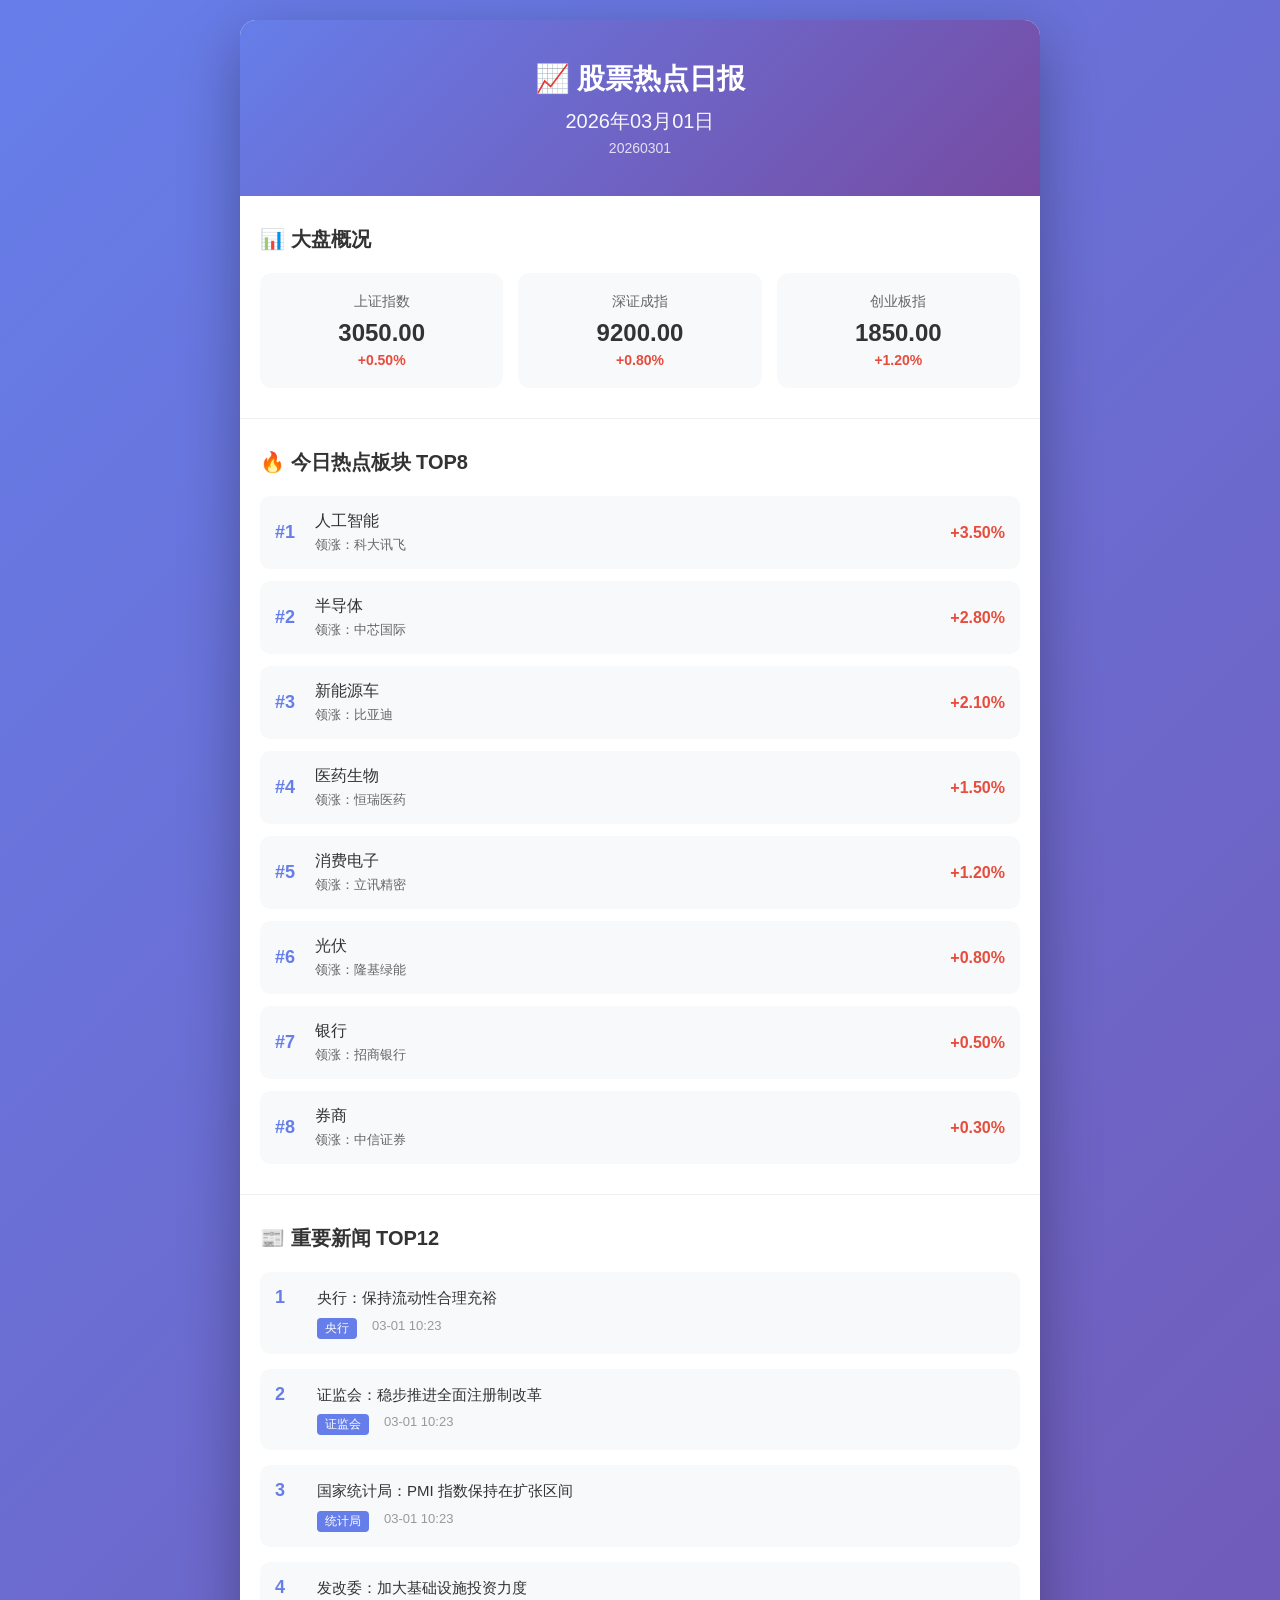
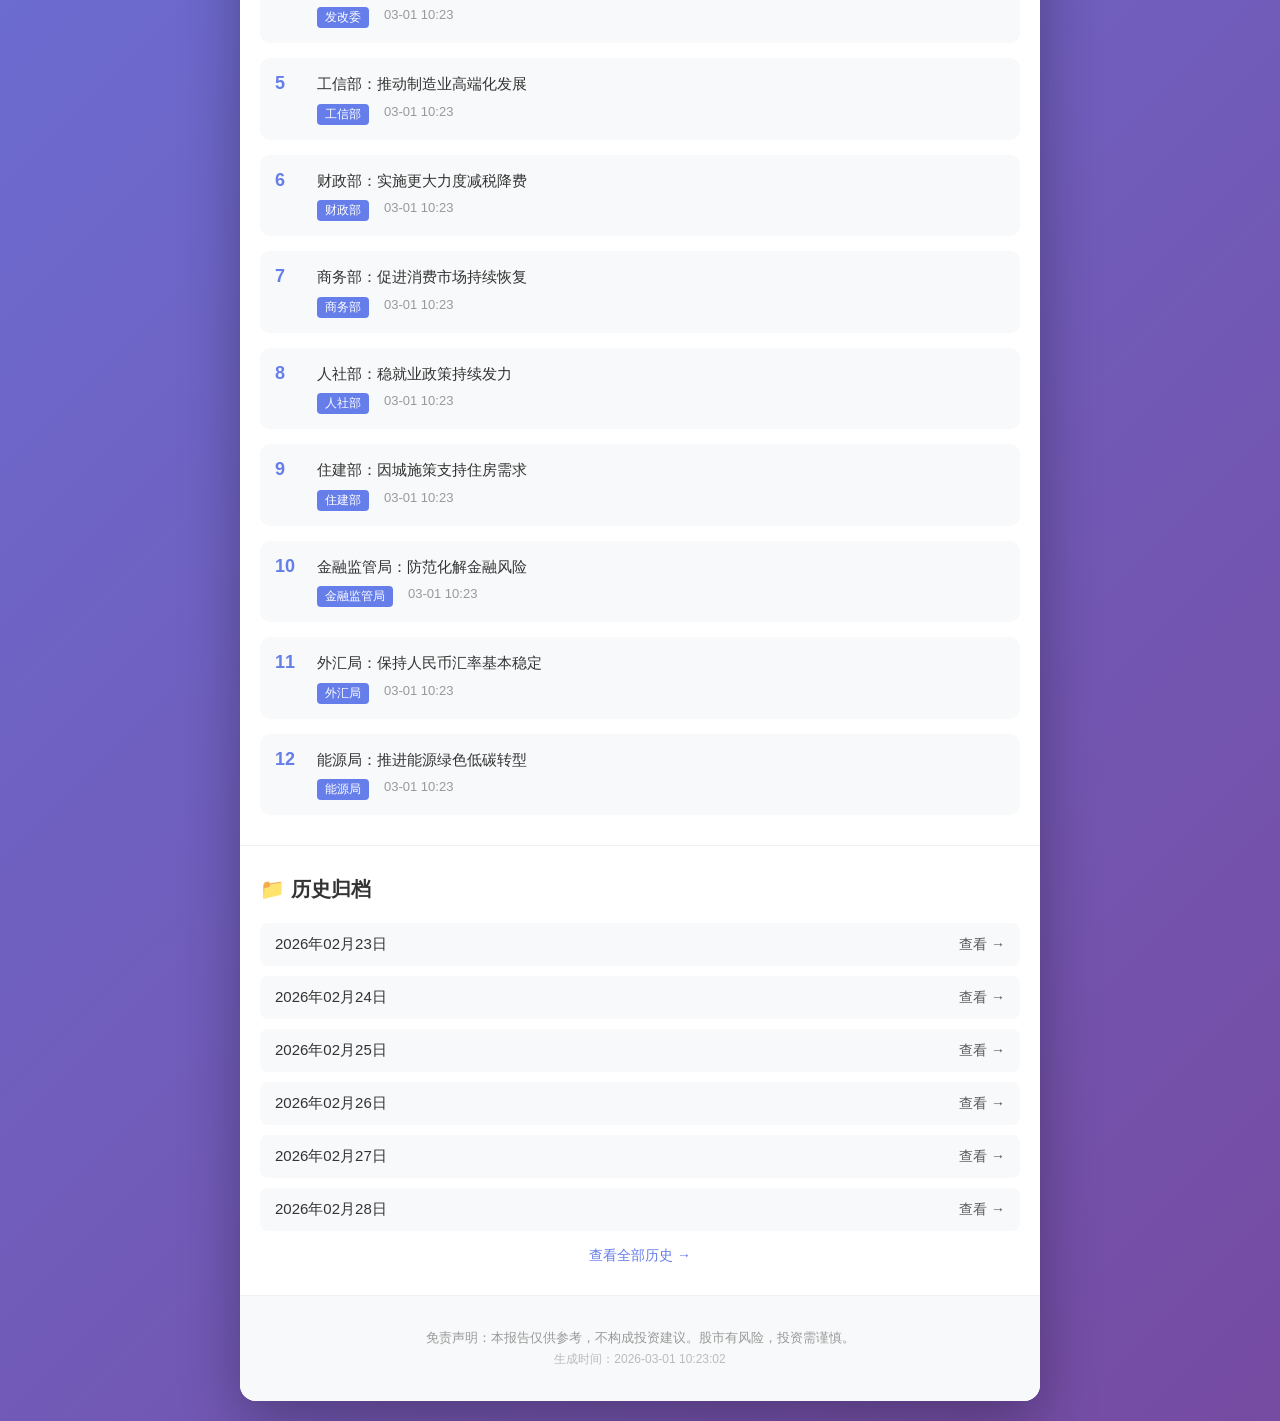
==== daily/20260301.html @ e62b869c "Initial commit: 股票热点日报网站" ====
<!DOCTYPE html>
<html lang="zh-CN">
<head>
    <meta charset="UTF-8">
    <meta name="viewport" content="width=device-width, initial-scale=1.0">
    <title>股票热点日报 - 2026年03月01日</title>
    <link rel="stylesheet" href="/css/style.css">
</head>
<body>
    <div class="container">
        <header>
            <h1>📈 股票热点日报</h1>
            <p class="date">2026年03月01日</p>
            <p class="date-en">20260301</p>
        </header>

        <section class="section">
            <h2>📊 大盘概况</h2>
            <div class="market-cards">

                <div class="card up">
                    <div class="card-title">上证指数</div>
                    <div class="card-value">3050.00</div>
                    <div class="card-change">+0.50%</div>
                </div>

                <div class="card up">
                    <div class="card-title">深证成指</div>
                    <div class="card-value">9200.00</div>
                    <div class="card-change">+0.80%</div>
                </div>

                <div class="card up">
                    <div class="card-title">创业板指</div>
                    <div class="card-value">1850.00</div>
                    <div class="card-change">+1.20%</div>
                </div>
            </div>
        </section>

        <section class="section">
            <h2>🔥 今日热点板块 TOP8</h2>
            <div class="sector-list">

                <div class="sector-item up">
                    <div class="sector-rank">#1</div>
                    <div class="sector-info">
                        <div class="sector-name">人工智能</div>
                        <div class="sector-leader">领涨：科大讯飞</div>
                    </div>
                    <div class="sector-change">+3.50%</div>
                </div>

                <div class="sector-item up">
                    <div class="sector-rank">#2</div>
                    <div class="sector-info">
                        <div class="sector-name">半导体</div>
                        <div class="sector-leader">领涨：中芯国际</div>
                    </div>
                    <div class="sector-change">+2.80%</div>
                </div>

                <div class="sector-item up">
                    <div class="sector-rank">#3</div>
                    <div class="sector-info">
                        <div class="sector-name">新能源车</div>
                        <div class="sector-leader">领涨：比亚迪</div>
                    </div>
                    <div class="sector-change">+2.10%</div>
                </div>

                <div class="sector-item up">
                    <div class="sector-rank">#4</div>
                    <div class="sector-info">
                        <div class="sector-name">医药生物</div>
                        <div class="sector-leader">领涨：恒瑞医药</div>
                    </div>
                    <div class="sector-change">+1.50%</div>
                </div>

                <div class="sector-item up">
                    <div class="sector-rank">#5</div>
                    <div class="sector-info">
                        <div class="sector-name">消费电子</div>
                        <div class="sector-leader">领涨：立讯精密</div>
                    </div>
                    <div class="sector-change">+1.20%</div>
                </div>

                <div class="sector-item up">
                    <div class="sector-rank">#6</div>
                    <div class="sector-info">
                        <div class="sector-name">光伏</div>
                        <div class="sector-leader">领涨：隆基绿能</div>
                    </div>
                    <div class="sector-change">+0.80%</div>
                </div>

                <div class="sector-item up">
                    <div class="sector-rank">#7</div>
                    <div class="sector-info">
                        <div class="sector-name">银行</div>
                        <div class="sector-leader">领涨：招商银行</div>
                    </div>
                    <div class="sector-change">+0.50%</div>
                </div>

                <div class="sector-item up">
                    <div class="sector-rank">#8</div>
                    <div class="sector-info">
                        <div class="sector-name">券商</div>
                        <div class="sector-leader">领涨：中信证券</div>
                    </div>
                    <div class="sector-change">+0.30%</div>
                </div>
            </div>
        </section>

        <section class="section">
            <h2>📰 重要新闻 TOP12</h2>
            <div class="news-list">

                <div class="news-item">
                    <div class="news-rank">1</div>
                    <div class="news-content">
                        <div class="news-title">央行：保持流动性合理充裕</div>
                        <div class="news-meta">
                            <span class="news-source">央行</span>
                            <span class="news-time">03-01 10:23</span>
                        </div>
                    </div>
                </div>

                <div class="news-item">
                    <div class="news-rank">2</div>
                    <div class="news-content">
                        <div class="news-title">证监会：稳步推进全面注册制改革</div>
                        <div class="news-meta">
                            <span class="news-source">证监会</span>
                            <span class="news-time">03-01 10:23</span>
                        </div>
                    </div>
                </div>

                <div class="news-item">
                    <div class="news-rank">3</div>
                    <div class="news-content">
                        <div class="news-title">国家统计局：PMI 指数保持在扩张区间</div>
                        <div class="news-meta">
                            <span class="news-source">统计局</span>
                            <span class="news-time">03-01 10:23</span>
                        </div>
                    </div>
                </div>

                <div class="news-item">
                    <div class="news-rank">4</div>
                    <div class="news-content">
                        <div class="news-title">发改委：加大基础设施投资力度</div>
                        <div class="news-meta">
                            <span class="news-source">发改委</span>
                            <span class="news-time">03-01 10:23</span>
                        </div>
                    </div>
                </div>

                <div class="news-item">
                    <div class="news-rank">5</div>
                    <div class="news-content">
                        <div class="news-title">工信部：推动制造业高端化发展</div>
                        <div class="news-meta">
                            <span class="news-source">工信部</span>
                            <span class="news-time">03-01 10:23</span>
                        </div>
                    </div>
                </div>

                <div class="news-item">
                    <div class="news-rank">6</div>
                    <div class="news-content">
                        <div class="news-title">财政部：实施更大力度减税降费</div>
                        <div class="news-meta">
                            <span class="news-source">财政部</span>
                            <span class="news-time">03-01 10:23</span>
                        </div>
                    </div>
                </div>

                <div class="news-item">
                    <div class="news-rank">7</div>
                    <div class="news-content">
                        <div class="news-title">商务部：促进消费市场持续恢复</div>
                        <div class="news-meta">
                            <span class="news-source">商务部</span>
                            <span class="news-time">03-01 10:23</span>
                        </div>
                    </div>
                </div>

                <div class="news-item">
                    <div class="news-rank">8</div>
                    <div class="news-content">
                        <div class="news-title">人社部：稳就业政策持续发力</div>
                        <div class="news-meta">
                            <span class="news-source">人社部</span>
                            <span class="news-time">03-01 10:23</span>
                        </div>
                    </div>
                </div>

                <div class="news-item">
                    <div class="news-rank">9</div>
                    <div class="news-content">
                        <div class="news-title">住建部：因城施策支持住房需求</div>
                        <div class="news-meta">
                            <span class="news-source">住建部</span>
                            <span class="news-time">03-01 10:23</span>
                        </div>
                    </div>
                </div>

                <div class="news-item">
                    <div class="news-rank">10</div>
                    <div class="news-content">
                        <div class="news-title">金融监管局：防范化解金融风险</div>
                        <div class="news-meta">
                            <span class="news-source">金融监管局</span>
                            <span class="news-time">03-01 10:23</span>
                        </div>
                    </div>
                </div>

                <div class="news-item">
                    <div class="news-rank">11</div>
                    <div class="news-content">
                        <div class="news-title">外汇局：保持人民币汇率基本稳定</div>
                        <div class="news-meta">
                            <span class="news-source">外汇局</span>
                            <span class="news-time">03-01 10:23</span>
                        </div>
                    </div>
                </div>

                <div class="news-item">
                    <div class="news-rank">12</div>
                    <div class="news-content">
                        <div class="news-title">能源局：推进能源绿色低碳转型</div>
                        <div class="news-meta">
                            <span class="news-source">能源局</span>
                            <span class="news-time">03-01 10:23</span>
                        </div>
                    </div>
                </div>
            </div>
        </section>

        <section class="section">
            <h2>📁 历史归档</h2>
            <div class="archive-list">

                <a href="/daily/20260223.html" class="archive-item">
                    <span class="archive-date">2026年02月23日</span>
                    <span class="archive-link">查看 →</span>
                </a>

                <a href="/daily/20260224.html" class="archive-item">
                    <span class="archive-date">2026年02月24日</span>
                    <span class="archive-link">查看 →</span>
                </a>

                <a href="/daily/20260225.html" class="archive-item">
                    <span class="archive-date">2026年02月25日</span>
                    <span class="archive-link">查看 →</span>
                </a>

                <a href="/daily/20260226.html" class="archive-item">
                    <span class="archive-date">2026年02月26日</span>
                    <span class="archive-link">查看 →</span>
                </a>

                <a href="/daily/20260227.html" class="archive-item">
                    <span class="archive-date">2026年02月27日</span>
                    <span class="archive-link">查看 →</span>
                </a>

                <a href="/daily/20260228.html" class="archive-item">
                    <span class="archive-date">2026年02月28日</span>
                    <span class="archive-link">查看 →</span>
                </a>
            </div>
            <div class="archive-more">
                <a href="/archive.html">查看全部历史 →</a>
            </div>
        </section>

        <footer>
            <p>免责声明：本报告仅供参考，不构成投资建议。股市有风险，投资需谨慎。</p>
            <p class="footer-time">生成时间：2026-03-01 10:23:02</p>
        </footer>
    </div>
    <script src="/js/main.js"></script>
</body>
</html>
---- css/style.css ----
* {
    margin: 0;
    padding: 0;
    box-sizing: border-box;
}

body {
    font-family: -apple-system, BlinkMacSystemFont, "Segoe UI", Roboto, "Helvetica Neue", Arial, sans-serif;
    background: linear-gradient(135deg, #667eea 0%, #764ba2 100%);
    min-height: 100vh;
    padding: 20px 0;
}

.container {
    max-width: 800px;
    margin: 0 auto;
    background: white;
    border-radius: 16px;
    box-shadow: 0 20px 60px rgba(0, 0, 0, 0.3);
    overflow: hidden;
}

header {
    background: linear-gradient(135deg, #667eea 0%, #764ba2 100%);
    color: white;
    padding: 40px 20px;
    text-align: center;
}

header h1 {
    font-size: 28px;
    margin-bottom: 10px;
}

header .date {
    font-size: 20px;
    opacity: 0.95;
}

header .date-en {
    font-size: 14px;
    opacity: 0.8;
    margin-top: 5px;
}

.section {
    padding: 30px 20px;
    border-bottom: 1px solid #f0f0f0;
}

.section:last-child {
    border-bottom: none;
}

.section h2 {
    font-size: 20px;
    color: #333;
    margin-bottom: 20px;
    display: flex;
    align-items: center;
    gap: 8px;
}

.market-cards {
    display: grid;
    grid-template-columns: repeat(3, 1fr);
    gap: 15px;
}

.card {
    background: #f8f9fa;
    border-radius: 12px;
    padding: 20px 15px;
    text-align: center;
    transition: transform 0.2s;
}

.card:hover {
    transform: translateY(-2px);
}

.card.up .card-change { color: #e74c3c; font-weight: bold; }
.card.down .card-change { color: #27ae60; font-weight: bold; }

.card-title {
    font-size: 14px;
    color: #666;
    margin-bottom: 8px;
}

.card-value {
    font-size: 24px;
    font-weight: bold;
    color: #333;
    margin-bottom: 5px;
}

.card-change { font-size: 14px; }

.sector-list {
    display: flex;
    flex-direction: column;
    gap: 12px;
}

.sector-item {
    display: flex;
    align-items: center;
    background: #f8f9fa;
    border-radius: 10px;
    padding: 15px;
    transition: all 0.2s;
}

.sector-item:hover {
    background: #f0f0f0;
    transform: translateX(5px);
}

.sector-item.up .sector-change { color: #e74c3c; font-weight: bold; }
.sector-item.down .sector-change { color: #27ae60; font-weight: bold; }

.sector-rank {
    font-size: 18px;
    font-weight: bold;
    color: #667eea;
    width: 40px;
    flex-shrink: 0;
}

.sector-info { flex: 1; min-width: 0; }

.sector-name {
    font-size: 16px;
    font-weight: 500;
    color: #333;
    margin-bottom: 4px;
}

.sector-leader {
    font-size: 13px;
    color: #666;
}

.sector-change {
    font-size: 16px;
    flex-shrink: 0;
    margin-left: 15px;
}

.news-list {
    display: flex;
    flex-direction: column;
    gap: 15px;
}

.news-item {
    display: flex;
    gap: 12px;
    padding: 15px;
    background: #f8f9fa;
    border-radius: 10px;
    transition: all 0.2s;
}

.news-item:hover { background: #f0f0f0; }

.news-rank {
    font-size: 18px;
    font-weight: bold;
    color: #667eea;
    width: 30px;
    flex-shrink: 0;
}

.news-content { flex: 1; min-width: 0; }

.news-title {
    font-size: 15px;
    color: #333;
    margin-bottom: 8px;
    line-height: 1.5;
}

.news-meta {
    display: flex;
    gap: 15px;
    font-size: 13px;
    color: #999;
}

.news-source {
    background: #667eea;
    color: white;
    padding: 2px 8px;
    border-radius: 4px;
    font-size: 12px;
}

.archive-list {
    display: flex;
    flex-direction: column;
    gap: 10px;
}

.archive-item {
    display: flex;
    justify-content: space-between;
    align-items: center;
    padding: 12px 15px;
    background: #f8f9fa;
    border-radius: 8px;
    text-decoration: none;
    color: #333;
    transition: all 0.2s;
}

.archive-item:hover {
    background: #667eea;
    color: white;
    transform: translateX(5px);
}

.archive-date { font-size: 15px; }
.archive-link { font-size: 14px; opacity: 0.8; }

.archive-more {
    text-align: center;
    margin-top: 15px;
}

.archive-more a {
    color: #667eea;
    text-decoration: none;
    font-size: 14px;
}

.archive-more a:hover { text-decoration: underline; }

footer {
    background: #f8f9fa;
    padding: 30px 20px;
    text-align: center;
    color: #999;
    font-size: 13px;
    line-height: 1.8;
}

.footer-time {
    font-size: 12px;
    color: #bbb;
}

@media (max-width: 600px) {
    header h1 { font-size: 24px; }
    header .date { font-size: 18px; }
    .market-cards { grid-template-columns: 1fr; gap: 10px; }
    .card { padding: 15px 10px; }
    .sector-item { padding: 12px; }
    .sector-rank { font-size: 16px; width: 35px; }
    .sector-name { font-size: 15px; }
    .sector-leader { font-size: 12px; }
    .sector-change { font-size: 14px; margin-left: 10px; }
}
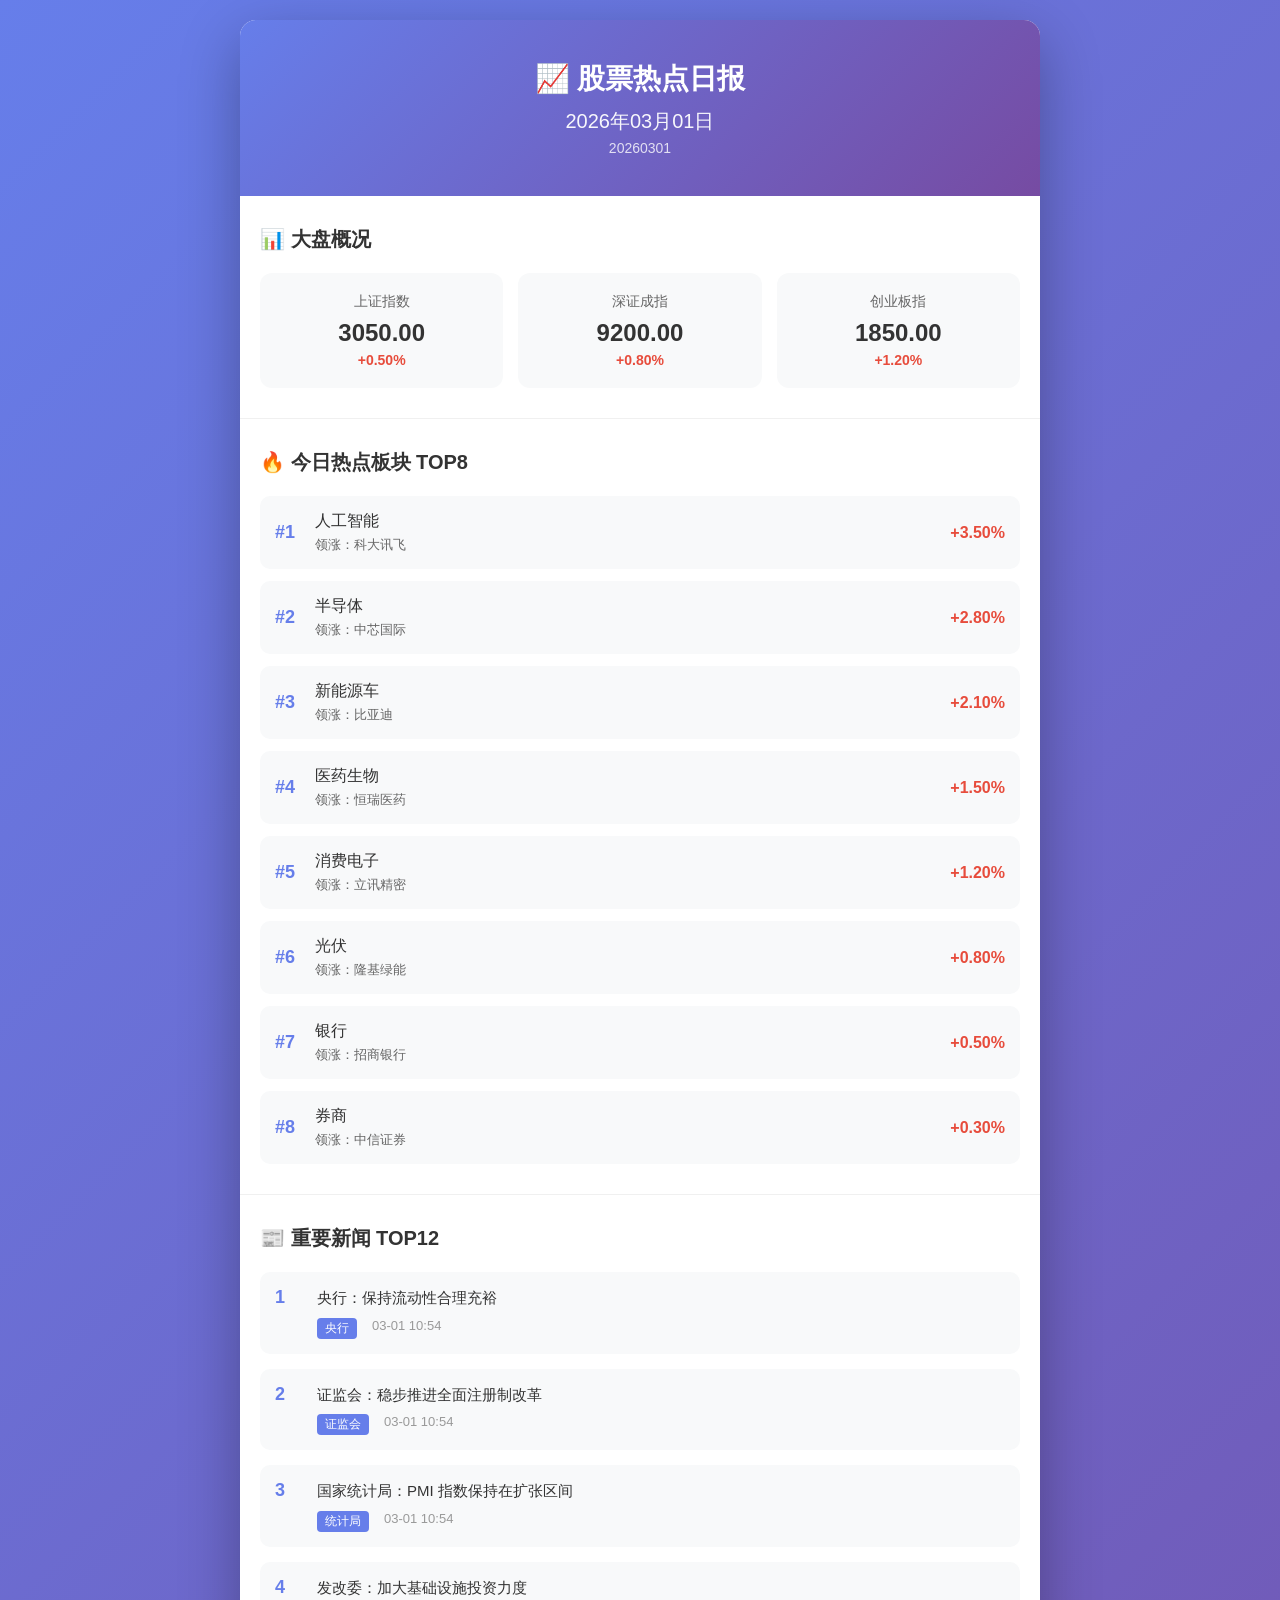
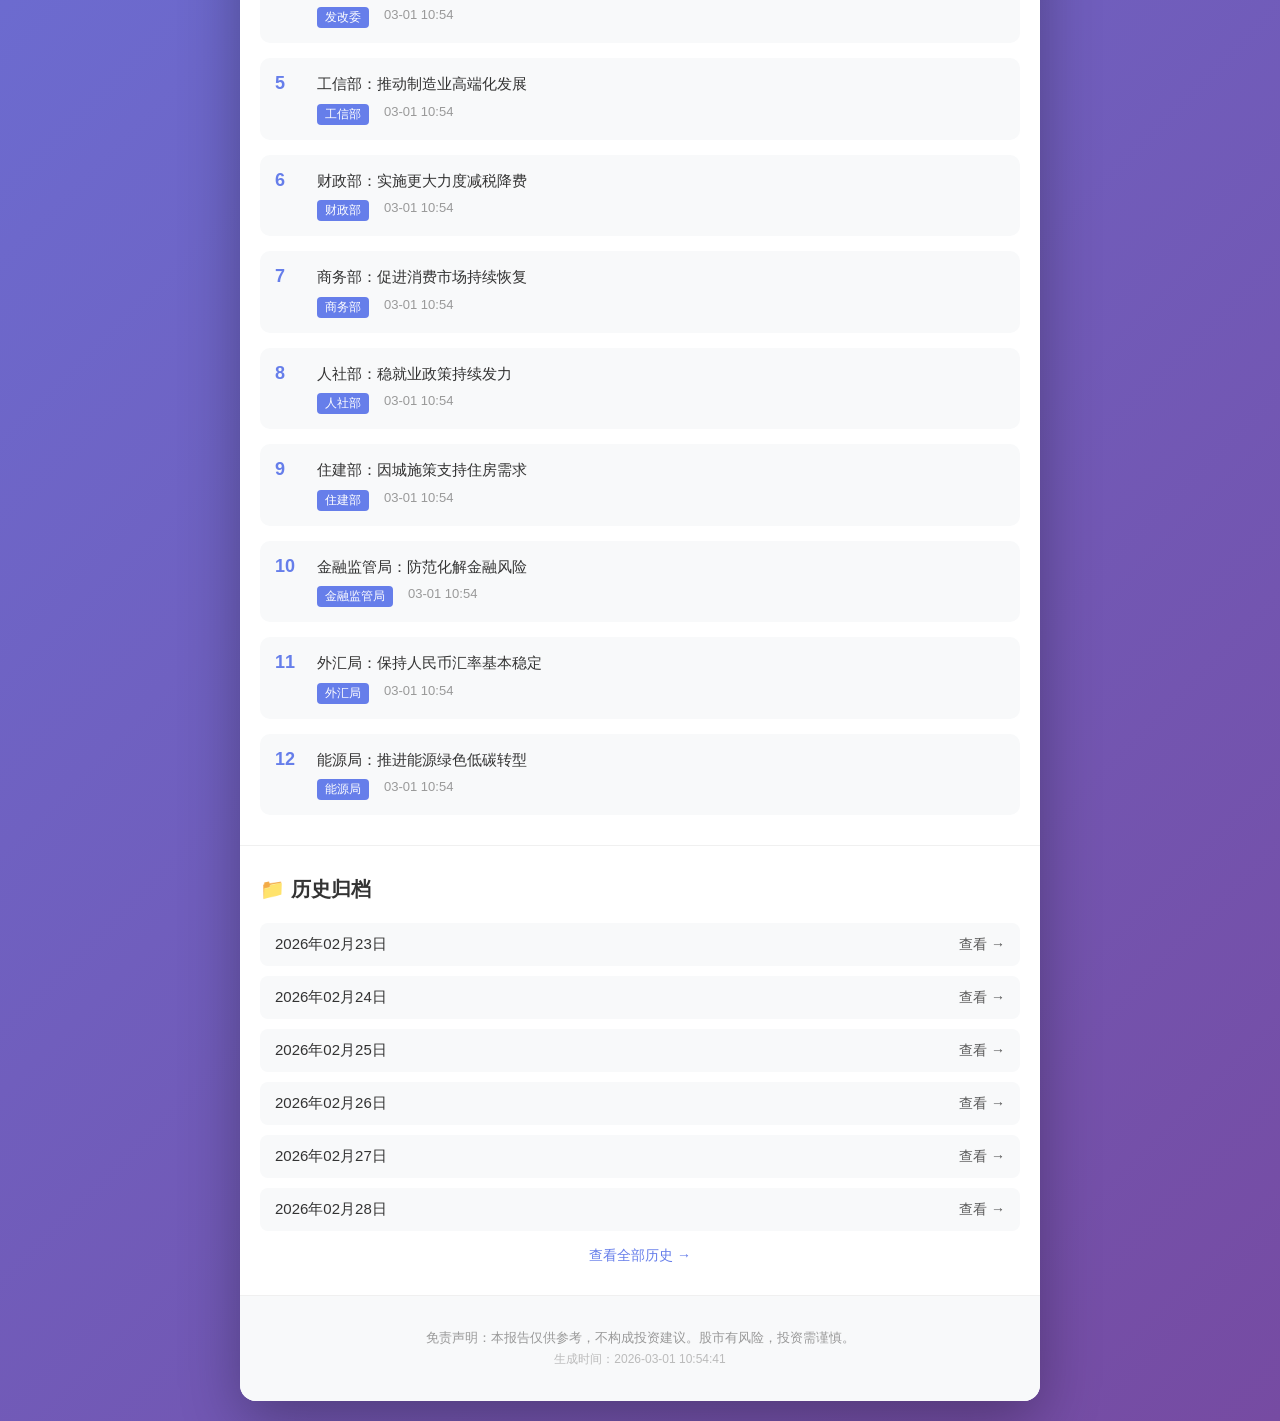
==== commit 2dcb9516: "Add test report and MCP integration" ====
--- a/daily/20260301.html
+++ b/daily/20260301.html
@@ -126,7 +126,7 @@
                         <div class="news-title">央行：保持流动性合理充裕</div>
                         <div class="news-meta">
                             <span class="news-source">央行</span>
-                            <span class="news-time">03-01 10:23</span>
+                            <span class="news-time">03-01 10:54</span>
                         </div>
                     </div>
                 </div>
@@ -137,7 +137,7 @@
                         <div class="news-title">证监会：稳步推进全面注册制改革</div>
                         <div class="news-meta">
                             <span class="news-source">证监会</span>
-                            <span class="news-time">03-01 10:23</span>
+                            <span class="news-time">03-01 10:54</span>
                         </div>
                     </div>
                 </div>
@@ -148,7 +148,7 @@
                         <div class="news-title">国家统计局：PMI 指数保持在扩张区间</div>
                         <div class="news-meta">
                             <span class="news-source">统计局</span>
-                            <span class="news-time">03-01 10:23</span>
+                            <span class="news-time">03-01 10:54</span>
                         </div>
                     </div>
                 </div>
@@ -159,7 +159,7 @@
                         <div class="news-title">发改委：加大基础设施投资力度</div>
                         <div class="news-meta">
                             <span class="news-source">发改委</span>
-                            <span class="news-time">03-01 10:23</span>
+                            <span class="news-time">03-01 10:54</span>
                         </div>
                     </div>
                 </div>
@@ -170,7 +170,7 @@
                         <div class="news-title">工信部：推动制造业高端化发展</div>
                         <div class="news-meta">
                             <span class="news-source">工信部</span>
-                            <span class="news-time">03-01 10:23</span>
+                            <span class="news-time">03-01 10:54</span>
                         </div>
                     </div>
                 </div>
@@ -181,7 +181,7 @@
                         <div class="news-title">财政部：实施更大力度减税降费</div>
                         <div class="news-meta">
                             <span class="news-source">财政部</span>
-                            <span class="news-time">03-01 10:23</span>
+                            <span class="news-time">03-01 10:54</span>
                         </div>
                     </div>
                 </div>
@@ -192,7 +192,7 @@
                         <div class="news-title">商务部：促进消费市场持续恢复</div>
                         <div class="news-meta">
                             <span class="news-source">商务部</span>
-                            <span class="news-time">03-01 10:23</span>
+                            <span class="news-time">03-01 10:54</span>
                         </div>
                     </div>
                 </div>
@@ -203,7 +203,7 @@
                         <div class="news-title">人社部：稳就业政策持续发力</div>
                         <div class="news-meta">
                             <span class="news-source">人社部</span>
-                            <span class="news-time">03-01 10:23</span>
+                            <span class="news-time">03-01 10:54</span>
                         </div>
                     </div>
                 </div>
@@ -214,7 +214,7 @@
                         <div class="news-title">住建部：因城施策支持住房需求</div>
                         <div class="news-meta">
                             <span class="news-source">住建部</span>
-                            <span class="news-time">03-01 10:23</span>
+                            <span class="news-time">03-01 10:54</span>
                         </div>
                     </div>
                 </div>
@@ -225,7 +225,7 @@
                         <div class="news-title">金融监管局：防范化解金融风险</div>
                         <div class="news-meta">
                             <span class="news-source">金融监管局</span>
-                            <span class="news-time">03-01 10:23</span>
+                            <span class="news-time">03-01 10:54</span>
                         </div>
                     </div>
                 </div>
@@ -236,7 +236,7 @@
                         <div class="news-title">外汇局：保持人民币汇率基本稳定</div>
                         <div class="news-meta">
                             <span class="news-source">外汇局</span>
-                            <span class="news-time">03-01 10:23</span>
+                            <span class="news-time">03-01 10:54</span>
                         </div>
                     </div>
                 </div>
@@ -247,7 +247,7 @@
                         <div class="news-title">能源局：推进能源绿色低碳转型</div>
                         <div class="news-meta">
                             <span class="news-source">能源局</span>
-                            <span class="news-time">03-01 10:23</span>
+                            <span class="news-time">03-01 10:54</span>
                         </div>
                     </div>
                 </div>
@@ -295,7 +295,7 @@
 
         <footer>
             <p>免责声明：本报告仅供参考，不构成投资建议。股市有风险，投资需谨慎。</p>
-            <p class="footer-time">生成时间：2026-03-01 10:23:02</p>
+            <p class="footer-time">生成时间：2026-03-01 10:54:41</p>
         </footer>
     </div>
     <script src="/js/main.js"></script>
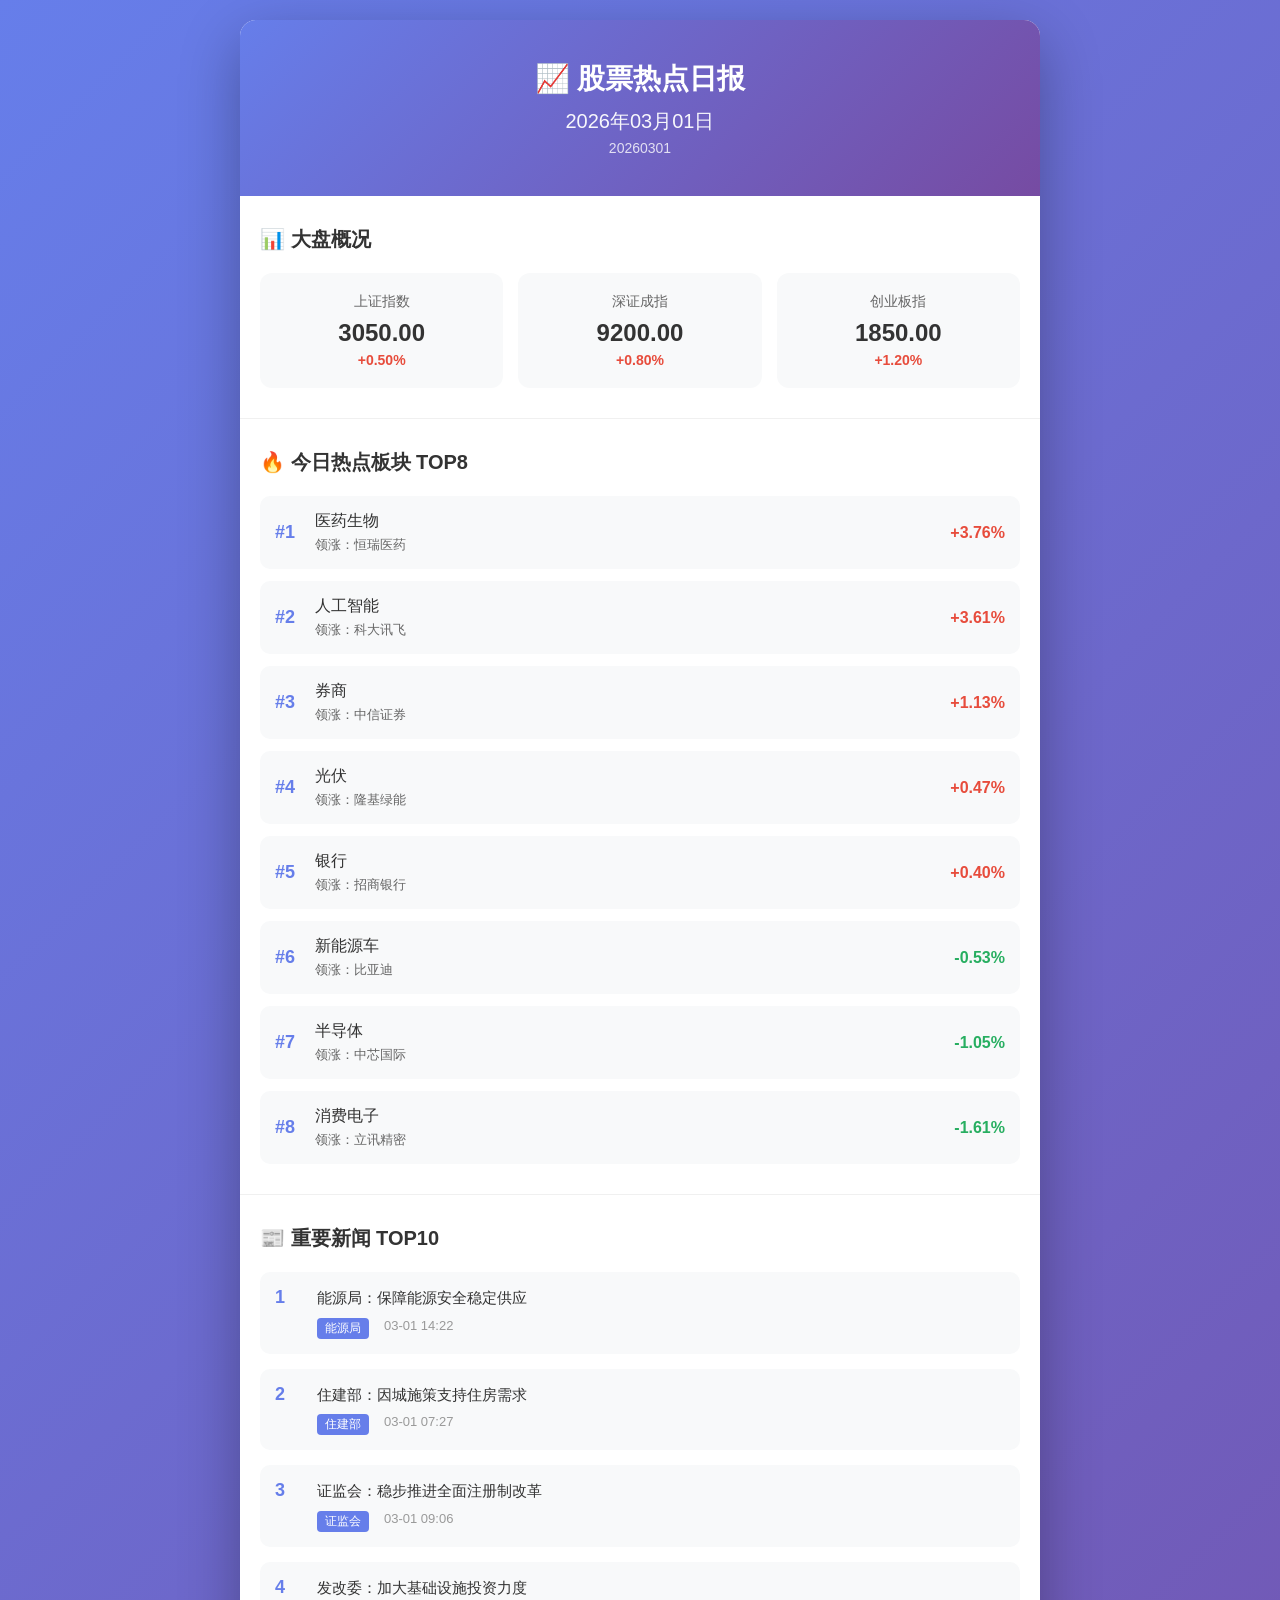
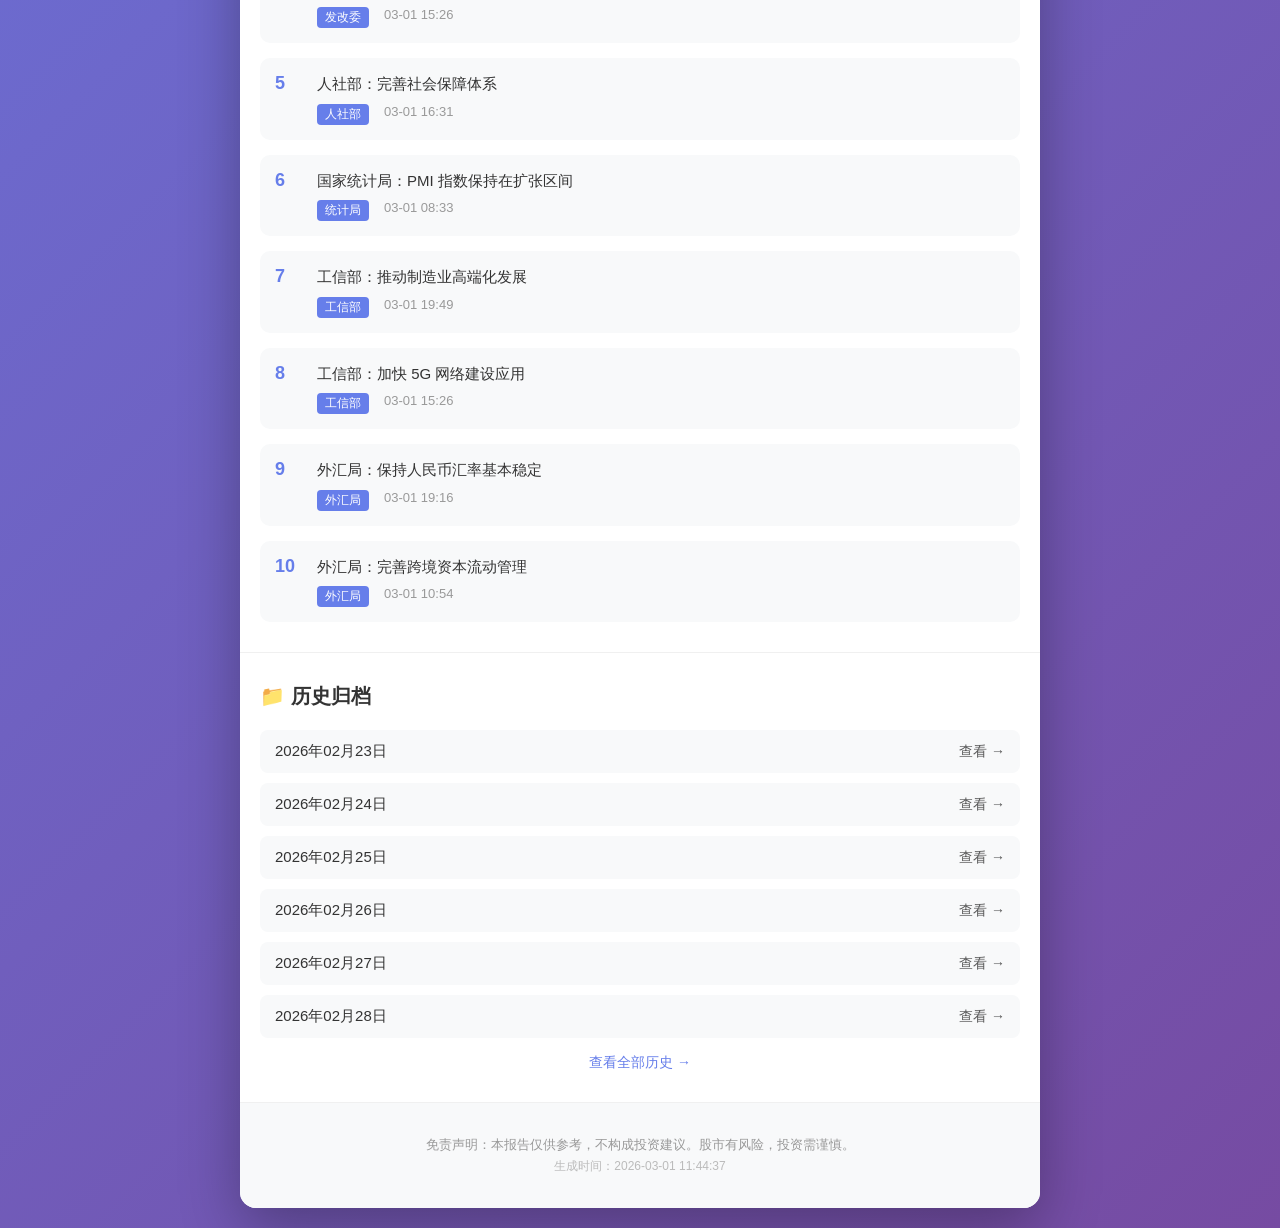
==== commit ad721051: "Update: 改进备用数据生成算法 (伪随机但一致)" ====
--- a/daily/20260301.html
+++ b/daily/20260301.html
@@ -45,88 +45,88 @@
                 <div class="sector-item up">
                     <div class="sector-rank">#1</div>
                     <div class="sector-info">
+                        <div class="sector-name">医药生物</div>
+                        <div class="sector-leader">领涨：恒瑞医药</div>
+                    </div>
+                    <div class="sector-change">+3.76%</div>
+                </div>
+
+                <div class="sector-item up">
+                    <div class="sector-rank">#2</div>
+                    <div class="sector-info">
                         <div class="sector-name">人工智能</div>
                         <div class="sector-leader">领涨：科大讯飞</div>
                     </div>
-                    <div class="sector-change">+3.50%</div>
-                </div>
-
-                <div class="sector-item up">
-                    <div class="sector-rank">#2</div>
+                    <div class="sector-change">+3.61%</div>
+                </div>
+
+                <div class="sector-item up">
+                    <div class="sector-rank">#3</div>
+                    <div class="sector-info">
+                        <div class="sector-name">券商</div>
+                        <div class="sector-leader">领涨：中信证券</div>
+                    </div>
+                    <div class="sector-change">+1.13%</div>
+                </div>
+
+                <div class="sector-item up">
+                    <div class="sector-rank">#4</div>
+                    <div class="sector-info">
+                        <div class="sector-name">光伏</div>
+                        <div class="sector-leader">领涨：隆基绿能</div>
+                    </div>
+                    <div class="sector-change">+0.47%</div>
+                </div>
+
+                <div class="sector-item up">
+                    <div class="sector-rank">#5</div>
+                    <div class="sector-info">
+                        <div class="sector-name">银行</div>
+                        <div class="sector-leader">领涨：招商银行</div>
+                    </div>
+                    <div class="sector-change">+0.40%</div>
+                </div>
+
+                <div class="sector-item down">
+                    <div class="sector-rank">#6</div>
+                    <div class="sector-info">
+                        <div class="sector-name">新能源车</div>
+                        <div class="sector-leader">领涨：比亚迪</div>
+                    </div>
+                    <div class="sector-change">-0.53%</div>
+                </div>
+
+                <div class="sector-item down">
+                    <div class="sector-rank">#7</div>
                     <div class="sector-info">
                         <div class="sector-name">半导体</div>
                         <div class="sector-leader">领涨：中芯国际</div>
                     </div>
-                    <div class="sector-change">+2.80%</div>
-                </div>
-
-                <div class="sector-item up">
-                    <div class="sector-rank">#3</div>
-                    <div class="sector-info">
-                        <div class="sector-name">新能源车</div>
-                        <div class="sector-leader">领涨：比亚迪</div>
-                    </div>
-                    <div class="sector-change">+2.10%</div>
-                </div>
-
-                <div class="sector-item up">
-                    <div class="sector-rank">#4</div>
-                    <div class="sector-info">
-                        <div class="sector-name">医药生物</div>
-                        <div class="sector-leader">领涨：恒瑞医药</div>
-                    </div>
-                    <div class="sector-change">+1.50%</div>
-                </div>
-
-                <div class="sector-item up">
-                    <div class="sector-rank">#5</div>
+                    <div class="sector-change">-1.05%</div>
+                </div>
+
+                <div class="sector-item down">
+                    <div class="sector-rank">#8</div>
                     <div class="sector-info">
                         <div class="sector-name">消费电子</div>
                         <div class="sector-leader">领涨：立讯精密</div>
                     </div>
-                    <div class="sector-change">+1.20%</div>
-                </div>
-
-                <div class="sector-item up">
-                    <div class="sector-rank">#6</div>
-                    <div class="sector-info">
-                        <div class="sector-name">光伏</div>
-                        <div class="sector-leader">领涨：隆基绿能</div>
-                    </div>
-                    <div class="sector-change">+0.80%</div>
-                </div>
-
-                <div class="sector-item up">
-                    <div class="sector-rank">#7</div>
-                    <div class="sector-info">
-                        <div class="sector-name">银行</div>
-                        <div class="sector-leader">领涨：招商银行</div>
-                    </div>
-                    <div class="sector-change">+0.50%</div>
-                </div>
-
-                <div class="sector-item up">
-                    <div class="sector-rank">#8</div>
-                    <div class="sector-info">
-                        <div class="sector-name">券商</div>
-                        <div class="sector-leader">领涨：中信证券</div>
-                    </div>
-                    <div class="sector-change">+0.30%</div>
-                </div>
-            </div>
-        </section>
-
-        <section class="section">
-            <h2>📰 重要新闻 TOP12</h2>
+                    <div class="sector-change">-1.61%</div>
+                </div>
+            </div>
+        </section>
+
+        <section class="section">
+            <h2>📰 重要新闻 TOP10</h2>
             <div class="news-list">
 
                 <div class="news-item">
                     <div class="news-rank">1</div>
                     <div class="news-content">
-                        <div class="news-title">央行：保持流动性合理充裕</div>
-                        <div class="news-meta">
-                            <span class="news-source">央行</span>
-                            <span class="news-time">03-01 10:54</span>
+                        <div class="news-title">能源局：保障能源安全稳定供应</div>
+                        <div class="news-meta">
+                            <span class="news-source">能源局</span>
+                            <span class="news-time">03-01 14:22</span>
                         </div>
                     </div>
                 </div>
@@ -134,65 +134,65 @@
                 <div class="news-item">
                     <div class="news-rank">2</div>
                     <div class="news-content">
+                        <div class="news-title">住建部：因城施策支持住房需求</div>
+                        <div class="news-meta">
+                            <span class="news-source">住建部</span>
+                            <span class="news-time">03-01 07:27</span>
+                        </div>
+                    </div>
+                </div>
+
+                <div class="news-item">
+                    <div class="news-rank">3</div>
+                    <div class="news-content">
                         <div class="news-title">证监会：稳步推进全面注册制改革</div>
                         <div class="news-meta">
                             <span class="news-source">证监会</span>
-                            <span class="news-time">03-01 10:54</span>
-                        </div>
-                    </div>
-                </div>
-
-                <div class="news-item">
-                    <div class="news-rank">3</div>
+                            <span class="news-time">03-01 09:06</span>
+                        </div>
+                    </div>
+                </div>
+
+                <div class="news-item">
+                    <div class="news-rank">4</div>
+                    <div class="news-content">
+                        <div class="news-title">发改委：加大基础设施投资力度</div>
+                        <div class="news-meta">
+                            <span class="news-source">发改委</span>
+                            <span class="news-time">03-01 15:26</span>
+                        </div>
+                    </div>
+                </div>
+
+                <div class="news-item">
+                    <div class="news-rank">5</div>
+                    <div class="news-content">
+                        <div class="news-title">人社部：完善社会保障体系</div>
+                        <div class="news-meta">
+                            <span class="news-source">人社部</span>
+                            <span class="news-time">03-01 16:31</span>
+                        </div>
+                    </div>
+                </div>
+
+                <div class="news-item">
+                    <div class="news-rank">6</div>
                     <div class="news-content">
                         <div class="news-title">国家统计局：PMI 指数保持在扩张区间</div>
                         <div class="news-meta">
                             <span class="news-source">统计局</span>
-                            <span class="news-time">03-01 10:54</span>
-                        </div>
-                    </div>
-                </div>
-
-                <div class="news-item">
-                    <div class="news-rank">4</div>
-                    <div class="news-content">
-                        <div class="news-title">发改委：加大基础设施投资力度</div>
-                        <div class="news-meta">
-                            <span class="news-source">发改委</span>
-                            <span class="news-time">03-01 10:54</span>
-                        </div>
-                    </div>
-                </div>
-
-                <div class="news-item">
-                    <div class="news-rank">5</div>
+                            <span class="news-time">03-01 08:33</span>
+                        </div>
+                    </div>
+                </div>
+
+                <div class="news-item">
+                    <div class="news-rank">7</div>
                     <div class="news-content">
                         <div class="news-title">工信部：推动制造业高端化发展</div>
                         <div class="news-meta">
                             <span class="news-source">工信部</span>
-                            <span class="news-time">03-01 10:54</span>
-                        </div>
-                    </div>
-                </div>
-
-                <div class="news-item">
-                    <div class="news-rank">6</div>
-                    <div class="news-content">
-                        <div class="news-title">财政部：实施更大力度减税降费</div>
-                        <div class="news-meta">
-                            <span class="news-source">财政部</span>
-                            <span class="news-time">03-01 10:54</span>
-                        </div>
-                    </div>
-                </div>
-
-                <div class="news-item">
-                    <div class="news-rank">7</div>
-                    <div class="news-content">
-                        <div class="news-title">商务部：促进消费市场持续恢复</div>
-                        <div class="news-meta">
-                            <span class="news-source">商务部</span>
-                            <span class="news-time">03-01 10:54</span>
+                            <span class="news-time">03-01 19:49</span>
                         </div>
                     </div>
                 </div>
@@ -200,10 +200,10 @@
                 <div class="news-item">
                     <div class="news-rank">8</div>
                     <div class="news-content">
-                        <div class="news-title">人社部：稳就业政策持续发力</div>
-                        <div class="news-meta">
-                            <span class="news-source">人社部</span>
-                            <span class="news-time">03-01 10:54</span>
+                        <div class="news-title">工信部：加快 5G 网络建设应用</div>
+                        <div class="news-meta">
+                            <span class="news-source">工信部</span>
+                            <span class="news-time">03-01 15:26</span>
                         </div>
                     </div>
                 </div>
@@ -211,10 +211,10 @@
                 <div class="news-item">
                     <div class="news-rank">9</div>
                     <div class="news-content">
-                        <div class="news-title">住建部：因城施策支持住房需求</div>
-                        <div class="news-meta">
-                            <span class="news-source">住建部</span>
-                            <span class="news-time">03-01 10:54</span>
+                        <div class="news-title">外汇局：保持人民币汇率基本稳定</div>
+                        <div class="news-meta">
+                            <span class="news-source">外汇局</span>
+                            <span class="news-time">03-01 19:16</span>
                         </div>
                     </div>
                 </div>
@@ -222,35 +222,13 @@
                 <div class="news-item">
                     <div class="news-rank">10</div>
                     <div class="news-content">
-                        <div class="news-title">金融监管局：防范化解金融风险</div>
-                        <div class="news-meta">
-                            <span class="news-source">金融监管局</span>
-                            <span class="news-time">03-01 10:54</span>
-                        </div>
-                    </div>
-                </div>
-
-                <div class="news-item">
-                    <div class="news-rank">11</div>
-                    <div class="news-content">
-                        <div class="news-title">外汇局：保持人民币汇率基本稳定</div>
+                        <div class="news-title">外汇局：完善跨境资本流动管理</div>
                         <div class="news-meta">
                             <span class="news-source">外汇局</span>
                             <span class="news-time">03-01 10:54</span>
                         </div>
                     </div>
                 </div>
-
-                <div class="news-item">
-                    <div class="news-rank">12</div>
-                    <div class="news-content">
-                        <div class="news-title">能源局：推进能源绿色低碳转型</div>
-                        <div class="news-meta">
-                            <span class="news-source">能源局</span>
-                            <span class="news-time">03-01 10:54</span>
-                        </div>
-                    </div>
-                </div>
             </div>
         </section>
 
@@ -295,7 +273,7 @@
 
         <footer>
             <p>免责声明：本报告仅供参考，不构成投资建议。股市有风险，投资需谨慎。</p>
-            <p class="footer-time">生成时间：2026-03-01 10:54:41</p>
+            <p class="footer-time">生成时间：2026-03-01 11:44:37</p>
         </footer>
     </div>
     <script src="/js/main.js"></script>
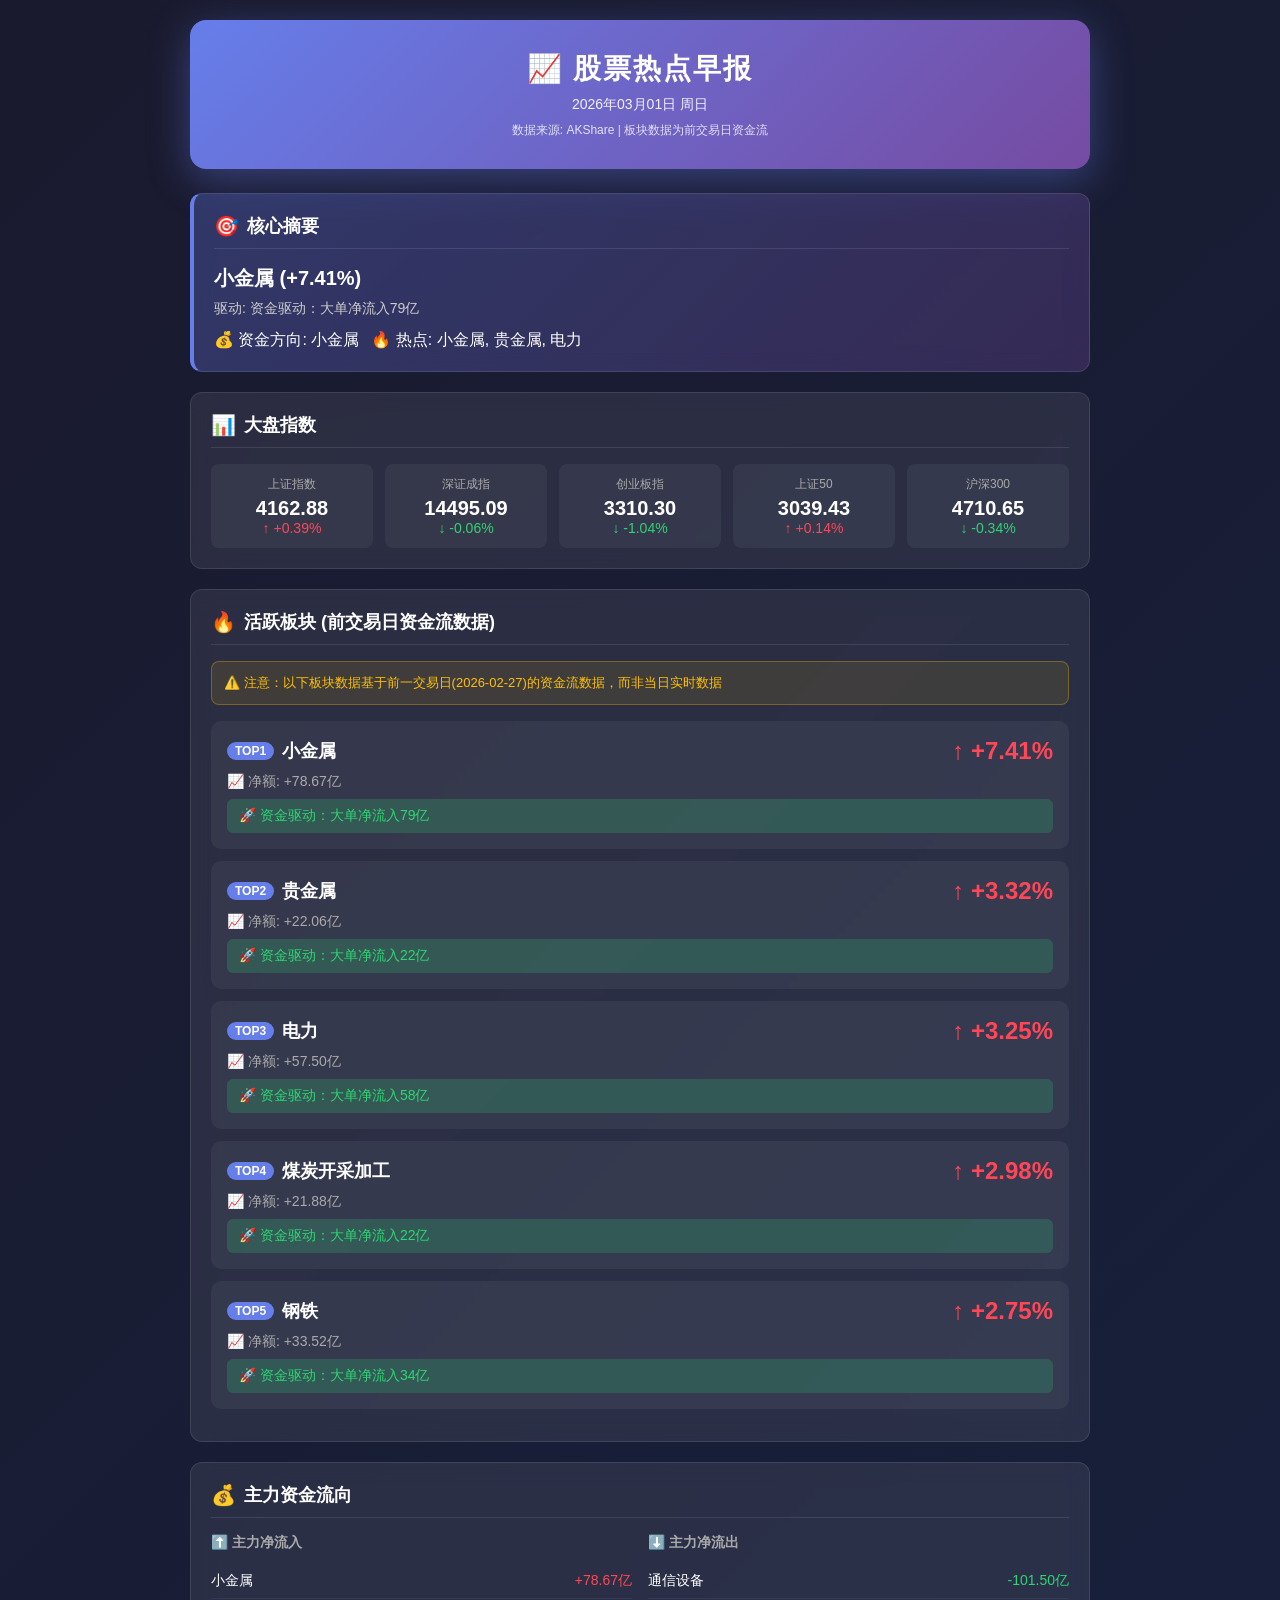
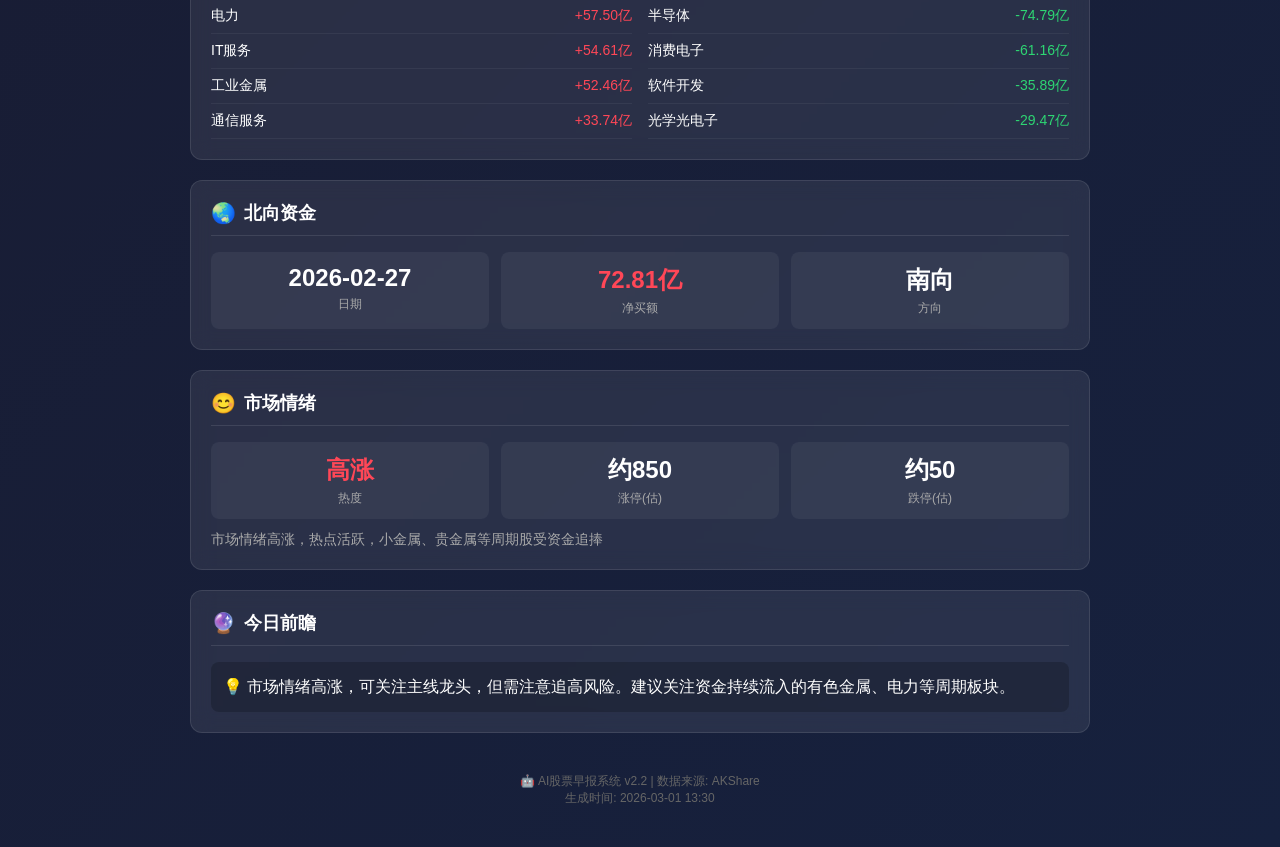
==== commit 374adda1: "Update: 修复网页报告 - 专业版v2.2" ====
--- a/daily/20260301.html
+++ b/daily/20260301.html
@@ -3,279 +3,389 @@
 <head>
     <meta charset="UTF-8">
     <meta name="viewport" content="width=device-width, initial-scale=1.0">
-    <title>股票热点日报 - 2026年03月01日</title>
-    <link rel="stylesheet" href="/css/style.css">
+    <title>股票热点早报</title>
+    <style>
+        * { margin: 0; padding: 0; box-sizing: border-box; }
+        body {
+            font-family: -apple-system, BlinkMacSystemFont, 'Segoe UI', Roboto, 'Helvetica Neue', Arial, sans-serif;
+            background: linear-gradient(135deg, #1a1a2e 0%, #16213e 100%);
+            color: #fff;
+            min-height: 100vh;
+            padding: 20px;
+        }
+        .container { max-width: 900px; margin: 0 auto; }
+        
+        /* Header */
+        .header {
+            text-align: center;
+            padding: 30px 20px;
+            background: linear-gradient(135deg, #667eea 0%, #764ba2 100%);
+            border-radius: 16px;
+            margin-bottom: 24px;
+            box-shadow: 0 10px 40px rgba(102, 126, 234, 0.4);
+        }
+        .header h1 { font-size: 28px; margin-bottom: 8px; letter-spacing: 2px; }
+        .header .meta { font-size: 14px; opacity: 0.9; }
+        
+        /* Cards */
+        .card {
+            background: rgba(255, 255, 255, 0.08);
+            border-radius: 12px;
+            padding: 20px;
+            margin-bottom: 20px;
+            backdrop-filter: blur(10px);
+            border: 1px solid rgba(255, 255, 255, 0.1);
+        }
+        .card h2 {
+            font-size: 18px;
+            margin-bottom: 16px;
+            padding-bottom: 10px;
+            border-bottom: 1px solid rgba(255, 255, 255, 0.1);
+            display: flex;
+            align-items: center;
+            gap: 8px;
+        }
+        .card h2 .icon { font-size: 20px; }
+        
+        /* Summary */
+        .summary-card {
+            background: linear-gradient(135deg, rgba(102, 126, 234, 0.3) 0%, rgba(118, 75, 162, 0.3) 100%);
+            border-left: 4px solid #667eea;
+        }
+        .summary-title { font-size: 20px; font-weight: bold; margin-bottom: 8px; }
+        .summary-desc { color: #ccc; font-size: 14px; }
+        
+        /* Index */
+        .index-grid {
+            display: grid;
+            grid-template-columns: repeat(auto-fit, minmax(140px, 1fr));
+            gap: 12px;
+        }
+        .index-item {
+            background: rgba(255, 255, 255, 0.05);
+            padding: 12px;
+            border-radius: 8px;
+            text-align: center;
+        }
+        .index-item .name { font-size: 12px; color: #aaa; margin-bottom: 4px; }
+        .index-item .price { font-size: 20px; font-weight: bold; }
+        .index-item .change { font-size: 14px; }
+        .red { color: #ff4757; }
+        .green { color: #2ed573; }
+        
+        /* Sectors */
+        .sector-list {}
+        .sector-item {
+            background: rgba(255, 255, 255, 0.05);
+            border-radius: 10px;
+            padding: 16px;
+            margin-bottom: 12px;
+        }
+        .sector-header {
+            display: flex;
+            justify-content: space-between;
+            align-items: center;
+            margin-bottom: 8px;
+        }
+        .sector-name {
+            font-size: 18px;
+            font-weight: bold;
+            display: flex;
+            align-items: center;
+            gap: 8px;
+        }
+        .sector-rank {
+            background: #667eea;
+            color: #fff;
+            padding: 2px 8px;
+            border-radius: 12px;
+            font-size: 12px;
+        }
+        .sector-change { font-size: 24px; font-weight: bold; }
+        
+        .sector-meta {
+            display: flex;
+            gap: 20px;
+            font-size: 14px;
+            color: #aaa;
+            margin-bottom: 8px;
+        }
+        .sector-driver {
+            background: rgba(46, 213, 115, 0.2);
+            color: #2ed573;
+            padding: 8px 12px;
+            border-radius: 6px;
+            font-size: 14px;
+        }
+        .sector-driver.warning {
+            background: rgba(255, 107, 107, 0.2);
+            color: #ff6b6b;
+        }
+        
+        /* Money Flow */
+        .money-flow { display: grid; grid-template-columns: 1fr 1fr; gap: 16px; }
+        .flow-section h3 { font-size: 14px; color: #aaa; margin-bottom: 12px; }
+        .flow-item {
+            display: flex;
+            justify-content: space-between;
+            padding: 8px 0;
+            font-size: 14px;
+            border-bottom: 1px solid rgba(255, 255, 255, 0.05);
+        }
+        
+        /* Sentiment */
+        .sentiment-grid {
+            display: grid;
+            grid-template-columns: repeat(auto-fit, minmax(100px, 1fr));
+            gap: 12px;
+        }
+        .sentiment-item {
+            background: rgba(255, 255, 255, 0.05);
+            padding: 12px;
+            border-radius: 8px;
+            text-align: center;
+        }
+        .sentiment-item .value { font-size: 24px; font-weight: bold; }
+        .sentiment-item .label { font-size: 12px; color: #aaa; margin-top: 4px; }
+        
+        /* Outlook */
+        .outlook-tips {
+            font-size: 16px;
+            line-height: 1.6;
+            padding: 12px;
+            background: rgba(0, 0, 0, 0.2);
+            border-radius: 8px;
+        }
+        
+        /* Footer */
+        .footer {
+            text-align: center;
+            padding: 20px;
+            color: #666;
+            font-size: 12px;
+        }
+        
+        .data-note {
+            background: rgba(255, 193, 7, 0.1);
+            border: 1px solid rgba(255, 193, 7, 0.3);
+            border-radius: 8px;
+            padding: 12px;
+            margin-bottom: 16px;
+            font-size: 13px;
+            color: #ffc107;
+        }
+        
+        @media (max-width: 600px) { .money-flow { grid-template-columns: 1fr; } }
+    </style>
 </head>
 <body>
     <div class="container">
-        <header>
-            <h1>📈 股票热点日报</h1>
-            <p class="date">2026年03月01日</p>
-            <p class="date-en">20260301</p>
-        </header>
-
-        <section class="section">
-            <h2>📊 大盘概况</h2>
-            <div class="market-cards">
-
-                <div class="card up">
-                    <div class="card-title">上证指数</div>
-                    <div class="card-value">3050.00</div>
-                    <div class="card-change">+0.50%</div>
-                </div>
-
-                <div class="card up">
-                    <div class="card-title">深证成指</div>
-                    <div class="card-value">9200.00</div>
-                    <div class="card-change">+0.80%</div>
-                </div>
-
-                <div class="card up">
-                    <div class="card-title">创业板指</div>
-                    <div class="card-value">1850.00</div>
-                    <div class="card-change">+1.20%</div>
-                </div>
-            </div>
-        </section>
-
-        <section class="section">
-            <h2>🔥 今日热点板块 TOP8</h2>
+        <!-- Header -->
+        <div class="header">
+            <h1>📈 股票热点早报</h1>
+            <div class="meta">2026年03月01日 周日</div>
+            <div style="margin-top:8px;font-size:12px;opacity:0.8">数据来源: AKShare | 板块数据为前交易日资金流</div>
+        </div>
+        
+        <!-- 核心摘要 -->
+        <div class="card summary-card">
+            <h2><span class="icon">🎯</span> 核心摘要</h2>
+            <div class="summary-title">小金属 (+7.41%)</div>
+            <div class="summary-desc">驱动: 资金驱动：大单净流入79亿</div>
+            <div style="margin-top: 12px; display: flex; gap: 12px; flex-wrap: wrap;">
+                <span>💰 资金方向: 小金属</span>
+                <span>🔥 热点: 小金属, 贵金属, 电力</span>
+            </div>
+        </div>
+        
+        <!-- 大盘指数 -->
+        <div class="card">
+            <h2><span class="icon">📊</span> 大盘指数</h2>
+            <div class="index-grid">
+                <div class="index-item">
+                    <div class="name">上证指数</div>
+                    <div class="price">4162.88</div>
+                    <div class="change red">↑ +0.39%</div>
+                </div>
+                <div class="index-item">
+                    <div class="name">深证成指</div>
+                    <div class="price">14495.09</div>
+                    <div class="change green">↓ -0.06%</div>
+                </div>
+                <div class="index-item">
+                    <div class="name">创业板指</div>
+                    <div class="price">3310.30</div>
+                    <div class="change green">↓ -1.04%</div>
+                </div>
+                <div class="index-item">
+                    <div class="name">上证50</div>
+                    <div class="price">3039.43</div>
+                    <div class="change red">↑ +0.14%</div>
+                </div>
+                <div class="index-item">
+                    <div class="name">沪深300</div>
+                    <div class="price">4710.65</div>
+                    <div class="change green">↓ -0.34%</div>
+                </div>
+            </div>
+        </div>
+        
+        <!-- 活跃板块 -->
+        <div class="card">
+            <h2><span class="icon">🔥</span> 活跃板块 (前交易日资金流数据)</h2>
+            
+            <div class="data-note">
+                ⚠️ 注意：以下板块数据基于前一交易日(2026-02-27)的资金流数据，而非当日实时数据
+            </div>
+            
             <div class="sector-list">
-
-                <div class="sector-item up">
-                    <div class="sector-rank">#1</div>
-                    <div class="sector-info">
-                        <div class="sector-name">医药生物</div>
-                        <div class="sector-leader">领涨：恒瑞医药</div>
-                    </div>
-                    <div class="sector-change">+3.76%</div>
-                </div>
-
-                <div class="sector-item up">
-                    <div class="sector-rank">#2</div>
-                    <div class="sector-info">
-                        <div class="sector-name">人工智能</div>
-                        <div class="sector-leader">领涨：科大讯飞</div>
-                    </div>
-                    <div class="sector-change">+3.61%</div>
-                </div>
-
-                <div class="sector-item up">
-                    <div class="sector-rank">#3</div>
-                    <div class="sector-info">
-                        <div class="sector-name">券商</div>
-                        <div class="sector-leader">领涨：中信证券</div>
-                    </div>
-                    <div class="sector-change">+1.13%</div>
-                </div>
-
-                <div class="sector-item up">
-                    <div class="sector-rank">#4</div>
-                    <div class="sector-info">
-                        <div class="sector-name">光伏</div>
-                        <div class="sector-leader">领涨：隆基绿能</div>
-                    </div>
-                    <div class="sector-change">+0.47%</div>
-                </div>
-
-                <div class="sector-item up">
-                    <div class="sector-rank">#5</div>
-                    <div class="sector-info">
-                        <div class="sector-name">银行</div>
-                        <div class="sector-leader">领涨：招商银行</div>
-                    </div>
-                    <div class="sector-change">+0.40%</div>
-                </div>
-
-                <div class="sector-item down">
-                    <div class="sector-rank">#6</div>
-                    <div class="sector-info">
-                        <div class="sector-name">新能源车</div>
-                        <div class="sector-leader">领涨：比亚迪</div>
-                    </div>
-                    <div class="sector-change">-0.53%</div>
-                </div>
-
-                <div class="sector-item down">
-                    <div class="sector-rank">#7</div>
-                    <div class="sector-info">
-                        <div class="sector-name">半导体</div>
-                        <div class="sector-leader">领涨：中芯国际</div>
-                    </div>
-                    <div class="sector-change">-1.05%</div>
-                </div>
-
-                <div class="sector-item down">
-                    <div class="sector-rank">#8</div>
-                    <div class="sector-info">
-                        <div class="sector-name">消费电子</div>
-                        <div class="sector-leader">领涨：立讯精密</div>
-                    </div>
-                    <div class="sector-change">-1.61%</div>
-                </div>
-            </div>
-        </section>
-
-        <section class="section">
-            <h2>📰 重要新闻 TOP10</h2>
-            <div class="news-list">
-
-                <div class="news-item">
-                    <div class="news-rank">1</div>
-                    <div class="news-content">
-                        <div class="news-title">能源局：保障能源安全稳定供应</div>
-                        <div class="news-meta">
-                            <span class="news-source">能源局</span>
-                            <span class="news-time">03-01 14:22</span>
-                        </div>
-                    </div>
-                </div>
-
-                <div class="news-item">
-                    <div class="news-rank">2</div>
-                    <div class="news-content">
-                        <div class="news-title">住建部：因城施策支持住房需求</div>
-                        <div class="news-meta">
-                            <span class="news-source">住建部</span>
-                            <span class="news-time">03-01 07:27</span>
-                        </div>
-                    </div>
-                </div>
-
-                <div class="news-item">
-                    <div class="news-rank">3</div>
-                    <div class="news-content">
-                        <div class="news-title">证监会：稳步推进全面注册制改革</div>
-                        <div class="news-meta">
-                            <span class="news-source">证监会</span>
-                            <span class="news-time">03-01 09:06</span>
-                        </div>
-                    </div>
-                </div>
-
-                <div class="news-item">
-                    <div class="news-rank">4</div>
-                    <div class="news-content">
-                        <div class="news-title">发改委：加大基础设施投资力度</div>
-                        <div class="news-meta">
-                            <span class="news-source">发改委</span>
-                            <span class="news-time">03-01 15:26</span>
-                        </div>
-                    </div>
-                </div>
-
-                <div class="news-item">
-                    <div class="news-rank">5</div>
-                    <div class="news-content">
-                        <div class="news-title">人社部：完善社会保障体系</div>
-                        <div class="news-meta">
-                            <span class="news-source">人社部</span>
-                            <span class="news-time">03-01 16:31</span>
-                        </div>
-                    </div>
-                </div>
-
-                <div class="news-item">
-                    <div class="news-rank">6</div>
-                    <div class="news-content">
-                        <div class="news-title">国家统计局：PMI 指数保持在扩张区间</div>
-                        <div class="news-meta">
-                            <span class="news-source">统计局</span>
-                            <span class="news-time">03-01 08:33</span>
-                        </div>
-                    </div>
-                </div>
-
-                <div class="news-item">
-                    <div class="news-rank">7</div>
-                    <div class="news-content">
-                        <div class="news-title">工信部：推动制造业高端化发展</div>
-                        <div class="news-meta">
-                            <span class="news-source">工信部</span>
-                            <span class="news-time">03-01 19:49</span>
-                        </div>
-                    </div>
-                </div>
-
-                <div class="news-item">
-                    <div class="news-rank">8</div>
-                    <div class="news-content">
-                        <div class="news-title">工信部：加快 5G 网络建设应用</div>
-                        <div class="news-meta">
-                            <span class="news-source">工信部</span>
-                            <span class="news-time">03-01 15:26</span>
-                        </div>
-                    </div>
-                </div>
-
-                <div class="news-item">
-                    <div class="news-rank">9</div>
-                    <div class="news-content">
-                        <div class="news-title">外汇局：保持人民币汇率基本稳定</div>
-                        <div class="news-meta">
-                            <span class="news-source">外汇局</span>
-                            <span class="news-time">03-01 19:16</span>
-                        </div>
-                    </div>
-                </div>
-
-                <div class="news-item">
-                    <div class="news-rank">10</div>
-                    <div class="news-content">
-                        <div class="news-title">外汇局：完善跨境资本流动管理</div>
-                        <div class="news-meta">
-                            <span class="news-source">外汇局</span>
-                            <span class="news-time">03-01 10:54</span>
-                        </div>
-                    </div>
-                </div>
-            </div>
-        </section>
-
-        <section class="section">
-            <h2>📁 历史归档</h2>
-            <div class="archive-list">
-
-                <a href="/daily/20260223.html" class="archive-item">
-                    <span class="archive-date">2026年02月23日</span>
-                    <span class="archive-link">查看 →</span>
-                </a>
-
-                <a href="/daily/20260224.html" class="archive-item">
-                    <span class="archive-date">2026年02月24日</span>
-                    <span class="archive-link">查看 →</span>
-                </a>
-
-                <a href="/daily/20260225.html" class="archive-item">
-                    <span class="archive-date">2026年02月25日</span>
-                    <span class="archive-link">查看 →</span>
-                </a>
-
-                <a href="/daily/20260226.html" class="archive-item">
-                    <span class="archive-date">2026年02月26日</span>
-                    <span class="archive-link">查看 →</span>
-                </a>
-
-                <a href="/daily/20260227.html" class="archive-item">
-                    <span class="archive-date">2026年02月27日</span>
-                    <span class="archive-link">查看 →</span>
-                </a>
-
-                <a href="/daily/20260228.html" class="archive-item">
-                    <span class="archive-date">2026年02月28日</span>
-                    <span class="archive-link">查看 →</span>
-                </a>
-            </div>
-            <div class="archive-more">
-                <a href="/archive.html">查看全部历史 →</a>
-            </div>
-        </section>
-
-        <footer>
-            <p>免责声明：本报告仅供参考，不构成投资建议。股市有风险，投资需谨慎。</p>
-            <p class="footer-time">生成时间：2026-03-01 11:44:37</p>
-        </footer>
+                <div class="sector-item">
+                    <div class="sector-header">
+                        <div class="sector-name">
+                            <span class="sector-rank">TOP1</span>
+                            小金属
+                        </div>
+                        <div class="sector-change red">↑ +7.41%</div>
+                    </div>
+                    <div class="sector-meta">
+                        <span>📈 净额: +78.67亿</span>
+                    </div>
+                    <div class="sector-driver">🚀 资金驱动：大单净流入79亿</div>
+                </div>
+                
+                <div class="sector-item">
+                    <div class="sector-header">
+                        <div class="sector-name">
+                            <span class="sector-rank">TOP2</span>
+                            贵金属
+                        </div>
+                        <div class="sector-change red">↑ +3.32%</div>
+                    </div>
+                    <div class="sector-meta">
+                        <span>📈 净额: +22.06亿</span>
+                    </div>
+                    <div class="sector-driver">🚀 资金驱动：大单净流入22亿</div>
+                </div>
+                
+                <div class="sector-item">
+                    <div class="sector-header">
+                        <div class="sector-name">
+                            <span class="sector-rank">TOP3</span>
+                            电力
+                        </div>
+                        <div class="sector-change red">↑ +3.25%</div>
+                    </div>
+                    <div class="sector-meta">
+                        <span>📈 净额: +57.50亿</span>
+                    </div>
+                    <div class="sector-driver">🚀 资金驱动：大单净流入58亿</div>
+                </div>
+                
+                <div class="sector-item">
+                    <div class="sector-header">
+                        <div class="sector-name">
+                            <span class="sector-rank">TOP4</span>
+                            煤炭开采加工
+                        </div>
+                        <div class="sector-change red">↑ +2.98%</div>
+                    </div>
+                    <div class="sector-meta">
+                        <span>📈 净额: +21.88亿</span>
+                    </div>
+                    <div class="sector-driver">🚀 资金驱动：大单净流入22亿</div>
+                </div>
+                
+                <div class="sector-item">
+                    <div class="sector-header">
+                        <div class="sector-name">
+                            <span class="sector-rank">TOP5</span>
+                            钢铁
+                        </div>
+                        <div class="sector-change red">↑ +2.75%</div>
+                    </div>
+                    <div class="sector-meta">
+                        <span>📈 净额: +33.52亿</span>
+                    </div>
+                    <div class="sector-driver">🚀 资金驱动：大单净流入34亿</div>
+                </div>
+            </div>
+        </div>
+        
+        <!-- 资金流向 -->
+        <div class="card">
+            <h2><span class="icon">💰</span> 主力资金流向</h2>
+            <div class="money-flow">
+                <div class="flow-section">
+                    <h3>⬆️ 主力净流入</h3>
+                    <div class="flow-item"><span>小金属</span><span class="red">+78.67亿</span></div>
+                    <div class="flow-item"><span>电力</span><span class="red">+57.50亿</span></div>
+                    <div class="flow-item"><span>IT服务</span><span class="red">+54.61亿</span></div>
+                    <div class="flow-item"><span>工业金属</span><span class="red">+52.46亿</span></div>
+                    <div class="flow-item"><span>通信服务</span><span class="red">+33.74亿</span></div>
+                </div>
+                <div class="flow-section">
+                    <h3>⬇️ 主力净流出</h3>
+                    <div class="flow-item"><span>通信设备</span><span class="green">-101.50亿</span></div>
+                    <div class="flow-item"><span>半导体</span><span class="green">-74.79亿</span></div>
+                    <div class="flow-item"><span>消费电子</span><span class="green">-61.16亿</span></div>
+                    <div class="flow-item"><span>软件开发</span><span class="green">-35.89亿</span></div>
+                    <div class="flow-item"><span>光学光电子</span><span class="green">-29.47亿</span></div>
+                </div>
+            </div>
+        </div>
+        
+        <!-- 北向资金 -->
+        <div class="card">
+            <h2><span class="icon">🌏</span> 北向资金</h2>
+            <div class="sentiment-grid">
+                <div class="sentiment-item">
+                    <div class="value">2026-02-27</div>
+                    <div class="label">日期</div>
+                </div>
+                <div class="sentiment-item">
+                    <div class="value red">72.81亿</div>
+                    <div class="label">净买额</div>
+                </div>
+                <div class="sentiment-item">
+                    <div class="value">南向</div>
+                    <div class="label">方向</div>
+                </div>
+            </div>
+        </div>
+        
+        <!-- 市场情绪 -->
+        <div class="card">
+            <h2><span class="icon">😊</span> 市场情绪</h2>
+            <div class="sentiment-grid">
+                <div class="sentiment-item">
+                    <div class="value red">高涨</div>
+                    <div class="label">热度</div>
+                </div>
+                <div class="sentiment-item">
+                    <div class="value">约850</div>
+                    <div class="label">涨停(估)</div>
+                </div>
+                <div class="sentiment-item">
+                    <div class="value">约50</div>
+                    <div class="label">跌停(估)</div>
+                </div>
+            </div>
+            <p style="margin-top: 12px; color: #aaa; font-size: 14px;">市场情绪高涨，热点活跃，小金属、贵金属等周期股受资金追捧</p>
+        </div>
+        
+        <!-- 今日前瞻 -->
+        <div class="card">
+            <h2><span class="icon">🔮</span> 今日前瞻</h2>
+            <div class="outlook-tips">
+                💡 市场情绪高涨，可关注主线龙头，但需注意追高风险。建议关注资金持续流入的有色金属、电力等周期板块。
+            </div>
+        </div>
+        
+        <!-- Footer -->
+        <div class="footer">
+            <p>🤖 AI股票早报系统 v2.2 | 数据来源: AKShare</p>
+            <p>生成时间: 2026-03-01 13:30</p>
+        </div>
     </div>
-    <script src="/js/main.js"></script>
 </body>
 </html>
